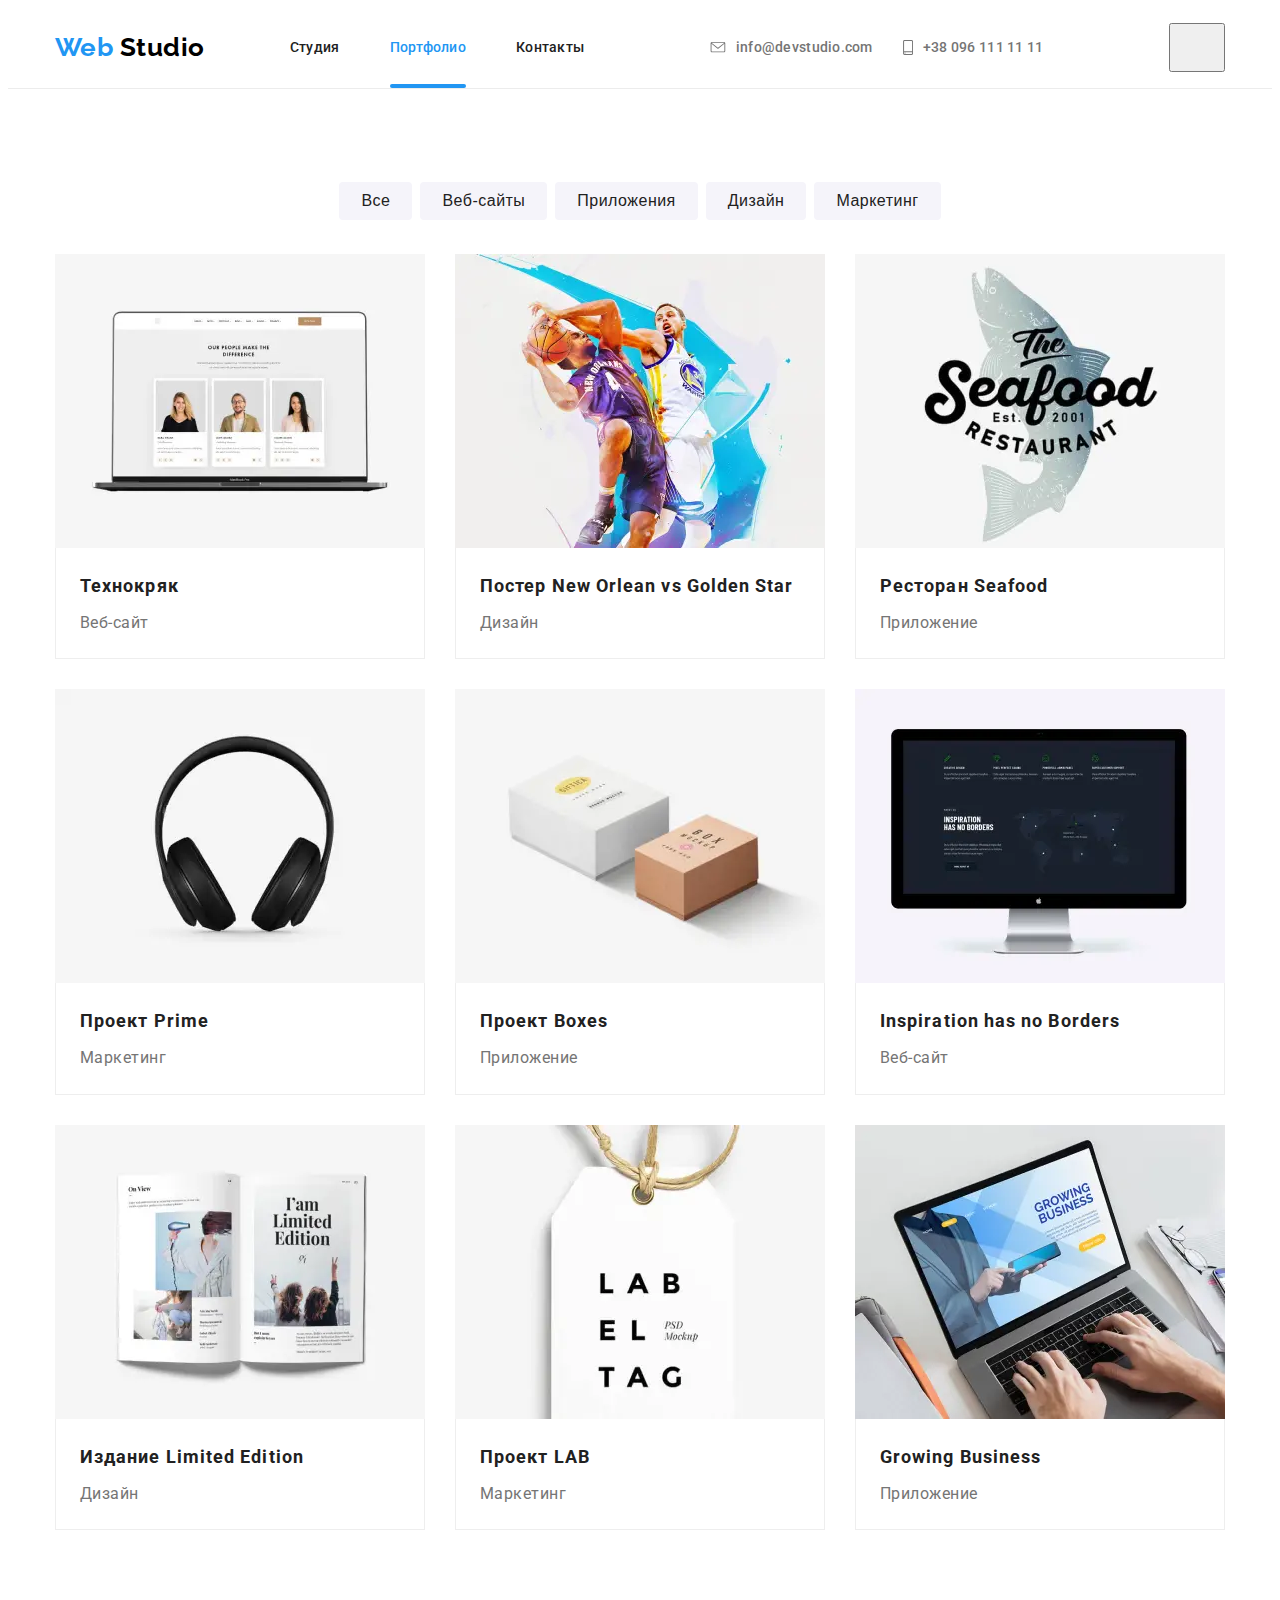
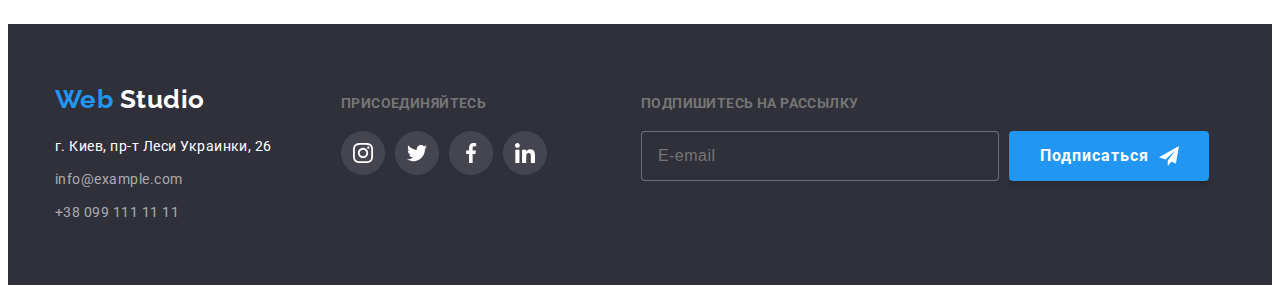
==== portfolio.html @ 5caa822a "webp 2x portfolio" ====
<!DOCTYPE html>
<html lang="ru">
  <head>
    <meta charset="UTF-8" />
    <meta name="viewport" content="width=device-width, initial-scale=1.0" />
    <title lang="en">Portfolio</title>
    <link
      href="https://fonts.googleapis.com/css2?family=Raleway:wght@700&family=Roboto:wght@400;500;700;900&display=swap"
      rel="stylesheet"
    />
    <link
      rel="stylesheet"
      href="./сss/normalize.css"
    />
    <link rel="stylesheet" href="./сss/style.css" />
  </head>
  <body>
    <!-- Шапка -->
    <header class="head">
      <div class="container section">
        <nav class="main-nav">
          <a href="./index.html" class="logo-head"
            ><span class="logo-decoration">Web</span> Studio</a
          >
          <ul class="menunav list">
            <li class="item">
              <a href="./index.html" class="menunav-links link">Студия</a>
            </li>
            <li class="item">
              <a href="./portfolio.html" class="menunav-links current link"
                >Портфолио</a
              >
            </li>
            <li class="item">
              <a href="" class="menunav-links link">Контакты</a>
            </li>
          </ul>
        </nav>
        <div class="header-util">
          <address class="contacts list">
            <ul class="contacts-list list">
              <li class="contacts-list-item">
                <a
                  class="contacts-links evenlope"
                  href="mailto:info@devstudio.com"
                  lang="en"
                  ><svg class="icon-envelope" width="16" height="11">
                    <use href="./icons/sprite.svg#icon-envelope"></use>
                  </svg>
                  info@devstudio.com</a
                >
              </li>
              <li class="contacts-list-item">
                <a class="contacts-links smartphone" href="tel:=380961111111"
                  ><svg class="icon-smartphone" width="10" height="15">
                    <use href="./icons/sprite.svg#icon-smartphone"></use>
                  </svg>
                  +38 096 111 11 11</a
                >
              </li>
            </ul>
          </address>
        </div>
        <button class="menu-button" type="button" aria-expanded="false" aria-controls="menu-container" data-menu-button >
          <svg width="40px" height="40px" aria-label="Переключатель мобильного меню">
            <use class="icon-menu" href="./img/sprite.svg#icon-menu_mobile">
          </use>
            <use class="icon-cross" href="./img/sprite.svg#icon-close-black">
          </use>
          </svg>
          </button>
          </div>
      </div>
    </header>

    <main>
      <!--Портфолио-->
      <!-- Набор кнопок фильтра -->
      <section class="portfolio-section container">
        <h1 hidden>Портфолио</h1>
        <ul class="filter-list list">
          <li class="filter-list-item">
            <button type="button" class="button-filter-secondary">Все</button>
          </li>
          <li class="filter-list-item">
            <button type="button" class="button-filter-secondary">
              Веб-сайты
            </button>
          </li>
          <li class="filter-list-item">
            <button type="button" class="button-filter-secondary">
              Приложения
            </button>
          </li>
          <li class="filter-list-item">
            <button type="button" class="button-filter-secondary">
              Дизайн
            </button>
          </li>
          <li class="filter-list-item">
            <button type="button" class="button-filter-secondary">
              Маркетинг
            </button>
          </li>
        </ul>
      <!-- Карточки портфолио -->
      <ul class="portfolio list">
        <li class="portfolio-item">
          <a class="portfolio-item-link" href="">
              <div class="portfolio-item-img-description">
              <picture>
                  <source srcset="./img-portfoglio/computer-mobile.webp 1x, ./img-portfoglio/computer-mobile@2x.webp 2x " type="image/webp"  media="(max-width:767px)"/>
                  <source srcset="./img-portfoglio/computer.webp 1x, ./img-portfoglio/computer@2x.webp 2x" type="image/webp" media="(min-width:1200px)" />
                  <source srcset="./img-portfoglio/computer-tablet.webp 1x, ./img-portfoglio/computer-tablet@2x.webp 2x" type="image/webp" media="(min-width:768px)" />
                  <img class="portfolio-item-img" srcset="
                    ./img-portfoglio/computer-mobile.jpg 1x,
                    ./img-portfoglio/computer-mobile@2x.jpg 2x,
                    ./img-portfoglio/computer-tablet.jpg 1x,
                    ./img-portfoglio/computer-tablet@2.jpg 2x,
                    ./img-portfoglio/computer.jpg 1x,
                    ./img-portfoglio/computer-1@.jpg 2x
                  "
                  src="./img-portfoglio/computer-mobile.jpg"
                  alt="Изображение ноутбука"/>
              </picture>
                <!--<img
                  class="portfolio-item-img"
                  src="./img-portfoglio/computer.jpg"
                  alt="Изображение ноутбука"
                  width="370"
                  height="294"
                />-->
              <p class="portfolio-description">
                Технокряк это современная площадка распространения
                коронавируса. Компании используют эту платформу для цифрового
                шпионажа и атак на защищённые сервера конкурентов.
              </p>
            </div>
            <div class="border-box">
              <h2 class="portfolio-title">Технокряк</h2>
              <p class="portfolio-text">Веб-сайт</p>
            </div>
          </a>
        </li>
        <li class="portfolio-item">
          <a class="portfolio-item-link" href=""
            ><div class="portfolio-item-img-description">
                <picture>
                    <source srcset="./img-portfoglio/basketball-mobile.webp 1x, ./img-portfoglio/basketball-mobile@2x.webp 2x " type="image/webp"  media="(max-width:767px)"/>
                    <source srcset="./img-portfoglio/basketball.webp 1x, ./img-portfoglio/basketball@2x.webp 2x" type="image/webp" media="(min-width:1200px)" />
                    <source srcset="./img-portfoglio/basketball-tablet.webp 1x, ./img-portfoglio/basketball-tablet@2x.webp 2x" type="image/webp" media="(min-width:768px)" />
                    <img class="portfolio-item-img" srcset="
                      ./img-portfoglio/basketball-mobile.jpg 1x,
                      ./img-portfoglio/basketball-mobile@2x.jpg 2x,
                      ./img-portfoglio/basketball-tablet.jpg 1x,
                      ./img-portfoglio/basketball-tablet@2.jpg 2x,
                      ./img-portfoglio/basketball.jpg 1x,
                      ./img-portfoglio/basketball-1.jpg 2x
                    "
                    src="./img-portfoglio/basketball-mobile.jpg"
                    alt="баскетболисты"/>
                </picture>
              <p class="portfolio-description">
                Технокряк это современная площадка распространения
                коронавируса. Компании используют эту платформу для цифрового
                шпионажа и атак на защищённые сервера конкурентов.
              </p>
            </div>

            <div class="border-box">
              <h2 class="portfolio-title">
                Постер <span lang="en">New Orlean vs Golden Star</span>
              </h2>
              <p class="portfolio-text">Дизайн</p>
            </div>
          </a>
        </li>
        <li class="portfolio-item">
          <a class="portfolio-item-link" href="">
            <div class="portfolio-item-img-description">
                <picture>
                    <source srcset="./img-portfoglio/fish-mobile.webp 1x, ./img-portfoglio/fish-mobile@2x.webp 2x " type="image/webp"  media="(max-width:767px)"/>
                    <source srcset="./img-portfoglio/fish.webp 1x, ./img-portfoglio/fish@2x.webp 2x" type="image/webp" media="(min-width:1200px)" />
                    <source srcset="./img-portfoglio/fish-tablet.webp 1x, ./img-portfoglio/fish-tablet@2x.webp 2x" type="image/webp" media="(min-width:768px)" />
                    <img class="portfolio-item-img" srcset="
                      ./img-portfoglio/fish-mobile.jpg 1x,
                      ./img-portfoglio/fish-mobile@2x.jpg 2x,
                      ./img-portfoglio/fish-tablet.jpg 1x,
                      ./img-portfoglio/fish-tablet@2.jpg 2x,
                      ./img-portfoglio/fish.jpg 1x,
                      ./img-portfoglio/fish-1.jpg 2x
                    "
                    src="./img-portfoglio/fish-mobile.jpg"
                    alt="рыбный Ресторан"/>
                </picture>
              <p class="portfolio-description">
                Технокряк это современная площадка распространения
                коронавируса. Компании используют эту платформу для цифрового
                шпионажа и атак на защищённые сервера конкурентов.
              </p>
            </div>

            <div class="border-box">
              <h2 class="portfolio-title">
                Ресторан <span lang="en">Seafood</span>
              </h2>
              <p class="portfolio-text">Приложение</p>
            </div>
          </a>
        </li>
        <li class="portfolio-item">
          <a class="portfolio-item-link" href=""
            ><div class="portfolio-item-img-description">
                <picture>
                    <source srcset="./img-portfoglio/headphones-mobile.webp 1x, ./img-portfoglio/headphones-mobile@2x.webp 2x " type="image/webp"  media="(max-width:767px)"/>
                    <source srcset="./img-portfoglio/headphones.webp 1x, ./img-portfoglio/headphones@2x.webp 2x" type="image/webp" media="(min-width:1200px)" />
                    <source srcset="./img-portfoglio/headphones-tablet.webp 1x, ./img-portfoglio/headphones-tablet@2x.webp 2x" type="image/webp" media="(min-width:768px)" />
                    <img class="portfolio-item-img" srcset="
                      ./img-portfoglio/headphones-mobile.jpg 1x,
                      ./img-portfoglio/headphones-mobile@2x.jpg 2x,
                      ./img-portfoglio/headphones-tablet.jpg 1x,
                      ./img-portfoglio/headphones-tablet@2.jpg 2x,
                      ./img-portfoglio/headphones.jpg 1x,
                      ./img-portfoglio/headphones-1.jpg 2x
                    "
                    src="./img-portfoglio/headphones-mobile.jpg"
                    alt="Изображение наушников"/>
                </picture>
              <p class="portfolio-description">
                Технокряк это современная площадка распространения
                коронавируса. Компании используют эту платформу для цифрового
                шпионажа и атак на защищённые сервера конкурентов.
              </p>
            </div>
            <div class="border-box">
              <h2 class="portfolio-title">
                Проект <span lang="en">Prime</span>
              </h2>
              <p class="portfolio-text">Маркетинг</p>
            </div>
          </a>
        </li>
        <li class="portfolio-item">
          <a class="portfolio-item-link" href=""
            ><div class="portfolio-item-img-description">
                <picture>
                    <source srcset="./img-portfoglio/boxs-mobile.webp 1x, ./img-portfoglio/boxs-mobile@2x.webp 2x " type="image/webp"  media="(max-width:767px)"/>
                    <source srcset="./img-portfoglio/boxs.webp 1x, ./img-portfoglio/boxs@2x.webp 2x" type="image/webp" media="(min-width:1200px)" />
                    <source srcset="./img-portfoglio/boxs-tablet.webp 1x, ./img-portfoglio/boxs-tablet@2x.webp 2x" type="image/webp" media="(min-width:768px)" />
                    <img class="portfolio-item-img" srcset="
                      ./img-portfoglio/boxs-mobile.jpg 1x,
                      ./img-portfoglio/boxs-mobile@2x.jpg 2x,
                      ./img-portfoglio/boxs-tablet.jpg 1x,
                      ./img-portfoglio/boxs-tablet@2.jpg 2x,
                      ./img-portfoglio/boxs.jpg 1x,
                      ./img-portfoglio/boxs-1.jpg 2x
                    "
                    src="./img-portfoglio/boxs-mobile.jpg"
                    alt="Проект Boxes"/>
                </picture>
              <p class="portfolio-description">
                Технокряк это современная площадка распространения
                коронавируса. Компании используют эту платформу для цифрового
                шпионажа и атак на защищённые сервера конкурентов.
              </p>
            </div>

            <div class="border-box">
              <h2 class="portfolio-title">
                Проект <span lang="en">Boxes</span>
              </h2>
              <p class="portfolio-text">Приложение</p>
            </div>
          </a>
        </li>
        <li class="portfolio-item">
          <a class="portfolio-item-link" href=""
            ><div class="portfolio-item-img-description">
                <picture>
                    <source srcset="./img-portfoglio/display1-mobile.webp 1x, ./img-portfoglio/display1-mobile@2x.webp 2x " type="image/webp"  media="(max-width:767px)"/>
                    <source srcset="./img-portfoglio/display1.webp 1x, ./img-portfoglio/display1@2x.webp 2x" type="image/webp" media="(min-width:1200px)" />
                    <source srcset="./img-portfoglio/display1-tablet.webp 1x, ./img-portfoglio/display1-tablet@2x.webp 2x" type="image/webp" media="(min-width:768px)" />
                    <img class="portfolio-item-img" srcset="
                      ./img-portfoglio/display1-mobile.jpg 1x,
                      ./img-portfoglio/display1-mobile@2x.jpg 2x,
                      ./img-portfoglio/display1-tablet.jpg 1x,
                      ./img-portfoglio/display1-tablet@2x.jpg 2x,
                      ./img-portfoglio/display1.jpg 1x,
                      ./img-portfoglio/display1-1.jpg 2x
                    "
                    src="./img-portfoglio/display1-mobile.jpg"
                    alt="Изображение монитора"/>
                </picture>
              <p class="portfolio-description">
                Технокряк это современная площадка распространения
                коронавируса. Компании используют эту платформу для цифрового
                шпионажа и атак на защищённые сервера конкурентов.
              </p>
            </div>
            <div class="border-box">
              <h2 class="portfolio-title">
                <span lang="en">Inspiration has no Borders</span>
              </h2>
              <p class="portfolio-text">Веб-сайт</p>
            </div>
          </a>
        </li>
        <li class="portfolio-item">
          <a class="portfolio-item-link" href="">
              <div class="portfolio-item-img-description">
                <picture>
                    <source srcset="./img-portfoglio/magazine-mobile.webp 1x, ./img-portfoglio/magazine-mobile@2x.webp 2x " type="image/webp"  media="(max-width:767px)"/>
                    <source srcset="./img-portfoglio/magazine.webp 1x, ./img-portfoglio/magazine@2x.webp 2x" type="image/webp" media="(min-width:1200px)" />
                    <source srcset="./img-portfoglio/magazine-tablet.webp 1x, ./img-portfoglio/magazine-tablet@2x.webp 2x" type="image/webp" media="(min-width:768px)" />
                    <img class="portfolio-item-img" srcset="
                      ./img-portfoglio/magazine-mobile.jpg    1x,
                      ./img-portfoglio/magazine-mobile@2x.jpg 2x,
                      ./img-portfoglio/magazine-tablet.jpg      1x,
                      ./img-portfoglio/magazine-tablet@2x.jpg    2x,
                      ./img-portfoglio/magazine.jpg     1x,
                      ./img-portfoglio/magazine-1.jpg   2x
                    "
                    src="./img-portfoglio/magazine-mobile.jpg"
                    alt="Издание журнала"/>
                </picture>
                <p class="portfolio-description">
                Технокряк это современная площадка распространения
                коронавируса. Компании используют эту платформу для цифрового
                шпионажа и атак на защищённые сервера конкурентов.
              </p>
            </div>

            <div class="border-box">
              <h2 class="portfolio-title">
                Издание <span lang="en">Limited Edition</span>
              </h2>
              <p class="portfolio-text">Дизайн</p>
            </div>
          </a>
        </li>
        <li class="portfolio-item">
          <a class="portfolio-item-link" href=""
            ><div class="portfolio-item-img-description">
                <picture>
                    <source srcset="./img-portfoglio/lab-mobile.webp 1x, ./img-portfoglio/lab-mobile@2x.webp 2x " type="image/webp"  media="(max-width:767px)"/>
                    <source srcset="./img-portfoglio/lab.webp 1x, ./img-portfoglio/lab@2x.webp 2x" type="image/webp" media="(min-width:1200px)" />
                    <source srcset="./img-portfoglio/lab-tablet.webp 1x, ./img-portfoglio/lab-tablet@2x.webp 2x" type="image/webp" media="(min-width:768px)" />
                    <img class="portfolio-item-img" srcset="
                      ./img-portfoglio/lab-mobile.jpg 1x,
                      ./img-portfoglio/lab-mobile@2x.jpg 2x,
                      ./img-portfoglio/lab-tablet.jpg 1x,
                      ./img-portfoglio/lab-tablet@2x.jpg 2x,
                      ./img-portfoglio/lab.jpg 1x,
                      ./img-portfoglio/lab-1.jpg 2x
                    "
                    src="./img-portfoglio/magazine-mobile.jpg"
                    alt="Издание журнала"/>
                </picture>
              <p class="portfolio-description">
                Технокряк это современная площадка распространения
                коронавируса. Компании используют эту платформу для цифрового
                шпионажа и атак на защищённые сервера конкурентов.
              </p>
            </div>

            <div class="border-box">
              <h2 class="portfolio-title">
                Проект <span lang="en">LAB</span>
              </h2>
              <p class="portfolio-text">Маркетинг</p>
            </div>
          </a>
        </li>
        <li class="portfolio-item">
          <a class="portfolio-item-link" href=""
            ><div class="portfolio-item-img-description">
                <picture>
                    <source srcset="./img-portfoglio/computer2-mobile.webp 1x, ./img-portfoglio/computer2-mobile@2x.webp 2x " type="image/webp"  media="(max-width:767px)"/>
                    <source srcset="./img-portfoglio/computer2.webp 1x, ./img-portfoglio/computer2@2x.webp 2x" type="image/webp" media="(min-width:1200px)" />
                    <source srcset="./img-portfoglio/computer2-tablet.webp 1x, ./img-portfoglio/computer2-tablet@2x.webp 2x" type="image/webp" media="(min-width:768px)" />
                    <img class="portfolio-item-img" srcset="
                      ./img-portfoglio/computer2-mobile.jpg    1x,
                      ./img-portfoglio/computer2-mobile@2x.jpg 2x,
                      ./img-portfoglio/computer2-tablet.jpg      1x,
                      ./img-portfoglio/computer2-tablet@2x.jpg    2x,
                      ./img-portfoglio/computer2.jpg     1x,
                      ./img-portfoglio/computer2-1.jpg   2x
                    "
                    src="./img-portfoglio/computer2-mobile.jpg"
                    alt="Издание журнала"/>
                </picture>
              <p class="portfolio-description">
                Технокряк это современная площадка распространения
                коронавируса. Компании используют эту платформу для цифрового
                шпионажа и атак на защищённые сервера конкурентов.
              </p>
            </div>

            <div class="border-box">
              <h2 class="portfolio-title">
                <span lang="en">Growing Business</span>
              </h2>
              <p class="portfolio-text">Приложение</p>
            </div>
          </a>
        </li>
      </ul>
    </section>
    </main>
    <!--Footer-->
    <footer class="footer">
      <div class="footer-nav container section">
        <div class="footer-contacts-block">
          <a href="./index.html" class="logo-footer"
            ><span class="logo-decoration">Web</span> Studio</a
          >
          <address class="contacts-footer">
            <ul class="contacts-footer-list list">
              <li class="contacts-footer-list-item">
                <a href="https://goo.gl/maps/6xq8Gzf84UrhbULt7" class="map-link"
                  >г. Киев, пр-т Леси Украинки, 26</a
                >
              </li>
              <li class="contacts-footer-list-item">
                <a href="mailto:info@example.com" class="mail-footer"
                  >info@example.com</a
                >
              </li>
              <li class="contacts-footer-list-item">
                <a href="tel:+380991111111" class="phone-footer"
                  >+38 099 111 11 11</a
                >
              </li>
            </ul>
          </address>
        </div>
        <div class="join_us">
          <b class="join_us-title">ПРИСОЕДИНЯЙТЕСЬ</b>
          <ul class="footer-socials list">
            <li class="footer-socials-item">
              <a
                class="footer-socials-item-link"
                href=""
                aria-label="Иконка инстаграма"
                ><svg class="icon_footer">
                  <use href="./icons/sprite.svg#icon-instagram"></use>
                </svg>
              </a>
            </li>
            <li class="footer-socials-item">
              <a
                class="footer-socials-item-link"
                href=""
                aria-label="Иконка твиттера"
                ><svg class="icon_footer">
                  <use href="./icons/sprite.svg#icon-twitter"></use>
                </svg>
              </a>
            </li>
            <li class="footer-socials-item">
              <a
                class="footer-socials-item-link"
                href=""
                aria-label="Иконка фейсбука"
                ><svg class="icon_footer">
                  <use href="./icons/sprite.svg#icon-facebook"></use>
                </svg>
              </a>
            </li>
            <li class="footer-socials-item">
              <a
                class="footer-socials-item-link"
                href=""
                aria-label="Иконка линкедина"
                ><svg class="icon_footer">
                  <use href="./icons/sprite.svg#icon-linkedin"></use>
                </svg>
              </a>
            </li>
          </ul>
        </div>
        <div class="subscribe">
          <b class="subscribe-title">Подпишитесь на рассылку</b>
          <div class="form-field">
            <form action>
              <input class="form-field-input" type="email" name="email" placeholder="E-email">
              <label for=""></label>
            </form>
            <button type="submit" class="button-footer">Подписаться
            <svg class="icon-icon_send">
              <use href="./icons/sprite.svg#icon-icon_send"></use>
            </svg>
          </button>
        </div>
      </div>
    </footer>
  </body>
</html>
---- сss/style.css ----
html {
  box-sizing: border-box;
}

*,
*::before,
*::after {
  box-sizing: inherit;
}

:root {
  --main-font: 'Roboto', sans-serif;
  --second-font: 'Raleway', sans-serif;
  --primary-text-color: #757575;
  --primary-title-color: #212121;
  --accent-color: #2196f3;
  --primary-white-color: #ffffff;
  --footer-background-color: #2f303a;
  --secondary-white-color: #f5f4fa;
  --main-black-color: #000000;
  --footer-links-color: rgba(255, 255, 255, 0.6);
  --secondaty-accent-color: #188ce8;
  --text-background-color: rgba(47, 48, 58, 0.8);
  --socials-main-color: #afb1b8;
  --primary-background-color: #e5e5e5;
  --portfolio-card-border-color: #eeeeee;
  --hero-gradient-color: rgba(47, 48, 58, 0.8);
  --header-border-color: #ececec;

  --max-width: 1200px;
}

body {
  background-color: var(--primary-white-color);
  color: var(--primary-text-color);
  font-family: var(--main-font);
  letter-spacing: 0.03em;
}

h1,
h2,
h3,
h4,
h5,
h6,
p {
  padding: 0;
  margin: 0;
}
/* обнуление стилей */

img {
  display: block;
  max-width: 100%;
  height: auto;
}

.list {
  list-style: none;
  margin: 0px;
  padding: 0px;
}
.link {
  text-decoration: none;
  display: block;
}

/* Контейнер */
.container {
  width: 1200px;
  margin-left: auto;
  margin-right: auto;
  padding-left: 15px;
  padding-right: 15px;
}
/* cекция */
.section {
  padding-top: 94px;
  padding-bottom: 94px;

  margin-left: auto;
  margin-right: auto;
}

/* оформление шапки */

.logo-head,
.logo-decoration {
  font-family: var(--second-font);
  font-weight: bold;
  font-size: 26px;
  line-height: 1.2;
  color: var(--main-black-color);
}

.head .container {
  display: flex;
  align-items: center;
  justify-content: space-between;
}

.logo-head {
  margin-right: 85px;
}

.logo-decoration {
  color: var(--accent-color);
}

/* оформление навигации сайта */
.main-no-border {
  border: 0px;
}

header {
  color: var(--main-font-color);
  border-bottom: 1px solid var(--header-border-color);
}

header .section {
  padding-top: 0px;
  padding-bottom: 0px;
}

.main-nav,
.menunav {
  display: flex;
  align-items: center;
  /* justify-content: space-around; */
}

.menunav .item:not(:last-child) {
  margin-right: 50px;
}

.header-util {
  display: flex;
}

.contacts-list {
  display: flex;
}

.contacts-list-item:not(:last-child) {
  margin-right: 30px;
}

.menunav-links,
.contacts-links {
  position: relative;

  padding-top: 32px;
  padding-bottom: 32px;

  font-style: normal;
  color: var(--primary-title-color);
  font-weight: 500;
  font-size: 14px;
  line-height: 1.14;
  letter-spacing: 0.02em;

  transition: color 250ms cubic-bezier(0.4, 0, 0.2, 1);
}

.contacts-links {
  display: flex;
  align-items: center;
}

.icon-smartphone {
  margin-right: 10px;
  fill: var(--primary-text-color);

  transition: fill 250ms cubic-bezier(0.4, 0, 0.2, 1);
}

.icon-envelope {
  margin-right: 10px;
  fill: var(--primary-text-color);

  transition: fill 250ms cubic-bezier(0.4, 0, 0.2, 1);
}

/* Оформление интерактивных элементов */
.menunav .menunav-links:hover,
.menunav .menunav-links:focus,
.menunav .menunav-links.current,
.contacts .contacts-links:focus,
.contacts .contacts-links:hover,
.contacts-links:hover .icon-smartphone,
.contacts-links:focus .icon-smartphone,
.contacts-links:hover .icon-envelope,
.contacts-links:focus .icon-envelope {
  color: var(--accent-color);
  fill: var(--accent-color);
}

.team-socials-item-link:hover,
.team-socials-item-link:focus,
.footer-socials-item-link:hover,
.footer-socials-item-link:focus {
  background-color: var(--accent-color);
}

/* линия под активной страницей */

.current::after {
  position: absolute;
  bottom: 0;

  content: '';
  display: block;
  width: 100%;

  height: 4px;
  border-radius: 2px;
  background-color: var(--accent-color);
}

/* оформление списка контактов */
.contacts-links {
  color: var(--primary-text-color);
}

/* Оформление основной страницы */
/* Секция Герой */

/* Картинка Герой */
.hero {
  padding-top: 200px;
  padding-bottom: 200px;
  max-width: 1600px;
  height: 600px;
  margin-left: auto;
  margin-right: auto;
  text-align: center;
  /* outline: 1px solid black; */

  background-image: linear-gradient(
      to right,
      var(--hero-gradient-color),
      var(--hero-gradient-color)
    ),
    url('../img/Header/Hero.jpg');
  background-size: cover;
  background-repeat: no-repeat;
  background-position: center;

  /*text-align: center; */
}

.hero .button {
  /*display: block;*/
  padding: 10px;
  padding-right: 32px;
  padding-left: 32px;
  padding-bottom: 10px;
  border-radius: 4px;
  
  font-weight: 700;
  font-size: 16px;
  line-height: 1.88;
  text-align: center;
  letter-spacing: 0.06em;
  background-color: var(--accent-color);
  color: var(--primary-white-color);
  box-shadow: 0px 4px 4px rgba(0, 0, 0, 0.15);
  cursor: pointer;
  transition: background-color 250ms cubic-bezier(0.4, 0, 0.2, 1);
}
.hero .button:hover,
.hero .button:focus {
  background-color: var(--secondaty-accent-color);
}

.hero-title {
  /* padding-top: 200px; */
  width: 696px;
  margin-left: auto;
  margin-right: auto;
  margin-bottom: 30px;

  font-weight: 900;
  font-size: 44px;
  line-height: 1.4;
  text-align: center;
  letter-spacing: 0.06em;
  text-transform: uppercase;
  color: #ffffff;
}
/* Модалка */

.backdrop.is-hidden {
  opacity: 0;
  visibility: hidden;
  pointer-events: none;
  transform: translateY(100%);
}

.backdrop {
  position: fixed;
  top: 0;
  left: 0;
  z-index: 10000;

  visibility: visible;
  width: 100%;
  height: 100%;
  background: rgba(0, 0, 0, 0.2);
  transform: translateY(0);

  transition: opacity 250ms cubic-bezier(0.4, 0, 0.2, 1),
    visibility 250ms cubic-bezier(0.4, 0, 0.2, 1),
    transform 550ms cubic-bezier(0.4, 0, 0.2, 1);
}

.modal {
  position: absolute;
  top: 50%;
  left: 50%;
  transform: translate(-50%, -50%);

  padding-top: 40px;
  padding-bottom: 40px;
  padding-left: 40px;
  padding-right: 40px;
  width: 528px;

  box-shadow: 0px 1px 3px rgba(0, 0, 0, 0.12), 0px 1px 1px rgba(0, 0, 0, 0.14),
    0px 2px 1px rgba(0, 0, 0, 0.2);
  border-radius: 4px;
  background-color: var(--primary-white-color);
}

.modal_invite {
  margin-bottom: 30px;

  display: block;
  font-style: normal;
  font-weight: bold;
  font-size: 20px;
  line-height: 1.15;
  text-align: center;
  letter-spacing: 0.03em;

  color: var(--primary-title-color);
}

.connection {
  display: flex;
  flex-wrap: wrap;
}

.connection_input {
  width: 448px;
  height: 40px;
  padding-left: 42px;

  border: 1px solid rgba(33, 33, 33, 0.2);
  border-radius: 4px;

}

.connection_field {
  position: relative;
  margin-bottom: 28px;
}

.connection_label {
  position: absolute;
  top: 50%;
  left: 42px;
  transform: translateY(-50%);

  transition: transform 250ms cubic-bezier(0.4, 0, 0.2, 1);
}

.connection_icon {
  width: 18px;
  height: 18px;
  position: absolute;
  top: 50%;
  left: 16px;
  transform: translateY(-50%);
  margin-right: 8px;
}

.connection_textarea {
  position: relative;
  margin-bottom: 20px;
}

.connection_label-textarea {
  position: absolute;
  top: 12px;
  left: 16px;

  transition: transform 250ms cubic-bezier(0.4, 0, 0.2, 1);
}

.connection_textarea-input {
  width: 448px;
  height: 120px;
  margin-bottom: 28px;
  padding-left: 16px;
  padding-right: 16px;
  padding-top: 12px;
  padding-bottom: 12px;

  border: 1px solid rgba(33, 33, 33, 0.2);
  border-radius: 4px;
}

.connection_link {
  font-size: 14px;
  line-height: 1.71;

  margin-left: 4px;

  letter-spacing: 0.03em;
  text-decoration-line: underline;

  color: var(--accent-color);
}


/* Чекбокс */

.checkbox_input {
  position: absolute;
  width: 1px;
  height: 1px;
  margin: -1px;
  border: 0;
  padding: 0;
  overflow: hidden;
  clip: rect(0 0 0 0);
}

.checkbox {
  display: flex;
  align-items: center;

  margin-bottom: 30px;
  padding-left: 20px;

  font-size: 14px;
  line-height: 1.71;

  letter-spacing: 0.03em;
}

.checkbox_custom {
  position: absolute;
  width: 16px;
  height: 15px;
  margin-left: -20px;
  border: 2px solid var(--main-black-color);
  border-radius: 2px;
  cursor: pointer;

  transition: background-color 250ms cubic-bezier(0.4, 0, 0.2, 1);
}

.modal_button-close {
  position: absolute;
  top: 8px;
  right: 8px;

  display: flex;
  align-items: center;
  padding: 0;

  width: 30px;
  height: 30px;
  border-radius: 50%;
  background-color: var(--primary-white-color);
  border: 1px solid rgba(0, 0, 0, 0.1);
  cursor: pointer;
}

.modal_icon {
  width: 18px;
  height: 18px;
  margin: auto;

  transition: fill 250ms cubic-bezier(0.4, 0, 0.2, 1);
}


.modal_button-close:hover .modal_icon,
.modal_button-close:focus .modal_icon {
  fill: var(--accent-color);
}

.connection_input:focus-within,
.connection_textarea-input:focus-within {
  border-color: var(--accent-color);
}

.connection_field:focus-within > .connection_label,
.connection_input:not(:placeholder-shown) + .connection_label,
.connection_textarea:focus-within > .connection_label-textarea,
.connection_textarea-input:not(:placeholder-shown)
  + .connection_label-textarea {
  color: var(--accent-color);

  transform: translate(-24px, -42px);

  font-size: 12px;
  line-height: 1.16;
  letter-spacing: 0.01em;
}

.connection_textarea:focus-within > .connection_label-textarea,
.connection_textarea-input:not(:placeholder-shown)
  + .connection_label-textarea {
  color: var(--accent-color);
  transform: translate(-1px, -33px);

  font-size: 12px;
  line-height: 1.16;
  letter-spacing: 0.01em;
}

.connection__field:focus-within .connection__icon {
  fill: var(--accent-color);
}

.checkbox_input:checked + .checkbox_custom {
  background-color: var(--accent-color);
  background-image: url(../img/check.svg);
  background-size: contain;
  background-repeat: no-repeat;
  border: 2px solid var(--accent-color);
  background-position: center;
}



/* Секция преимуществ */

.advantages-list {
  display: flex;
  align-items: stretch;
  flex-wrap: wrap;
}

.advantages-item {
  width: 270px;
}

.advantages-util {
  display: flex;
  height: 120px;
  background-color: var(--secondary-white-color);
  justify-content: center;
  align-items: center;
  border-radius: 4px;

  margin-bottom: 30px;
}

.icon-advantages {
  width: 70px;
  height: 70px;
}

.advantages-item:not(:last-child) {
  margin-right: 30px;
}

.advantages-title {
  margin-bottom: 10px;

  font-weight: bold;
  font-size: 14px;
  line-height: 1.14;
  text-transform: uppercase;
  color: var(--primary-title-color);
}

.advantages-text {
  font-size: 14px;
  line-height: 1.7;
  color: var(--primary-text-color);
}
/* Секция "Чем мы занимаемся */

.job.section {
  padding-top: 0px;
}

.job-list {
  display: flex;
}

.job-list-item:not(:last-child) {
  margin-right: 30px;
}

.job-list-item {
  position: relative;

  width: 370px;
}

.job-title {
  margin-bottom: 50px;

  font-weight: bold;
  font-size: 36px;
  line-height: 1.17;
  text-align: center;
  color: var(--primary-title-color);
}

.job-description {
  position: absolute;
  bottom: 0;

  width: 100%;
  height: 70px;

  display: inline-flex;
  justify-content: center;
  align-items: center;

  font-weight: bold;
  font-size: 14px;
  line-height: 1.14;
  text-align: center;
  text-transform: uppercase;
  color: var(--primary-white-color);
  background-color: var(--text-background-color);
}

/* Секция наша Команда */

.team.section {
  background-color: var(--secondary-white-color);
}

.container .team {
  display: flex;
}

.team-list {
  display: flex;
}

.team-list-item {
  padding-bottom: 24px;

  border-radius: 0px 0px 4px 4px;
  box-shadow: 0px 2px 1px rgba(0, 0, 0, 0.2), 0px 1px 1px rgba(0, 0, 0, 0.14),
    0px 1px 3px rgba(0, 0, 0, 0.12);
  background-color: var(--primary-white-color);
}

.team-list-item > img {
  margin-bottom: 30px;
}

.team-list-item:not(:last-child) {
  margin-right: 30px;
}

/* Заголовок */
.team-main-title {
  margin-bottom: 50px;

  font-weight: bold;
  font-size: 36px;
  line-height: 1.17;
  text-align: center;
  color: var(--primary-title-color);
}

/* Имена команды */
.team-title {
  margin-bottom: 10px;

  font-weight: 500;
  font-size: 16px;
  line-height: 1.19;
  text-align: center;
  color: var(--primary-title-color);
}
/* Должности */
.team-text {
  margin-bottom: 16px;

  font-size: 16px;
  line-height: 1.19;
  text-align: center;
  color: var(--primary-text-color);
}
/* Социальные сети */

.team-socials-item:not(:last-child) {
  margin-right: 10px;
}

.team-socials {
  display: flex;
  justify-content: center;
}

.team-socials-item-link {
  display: flex;
  justify-content: center;
  align-items: center;
  width: 44px;
  height: 44px;
  border-radius: 50%;
  background-color: var(--primary-white-color);

  transition: background-color 250ms cubic-bezier(0.4, 0, 0.2, 1);
}

.icon-socials-team {
  width: 20px;
  height: 20px;
  fill: var(--socials-main-color);

  transition: fill 250ms cubic-bezier(0.4, 0, 0.2, 1);
}

.team-socials-item-link:hover .icon-socials-team {
  fill: var(--primary-white-color);
}

.team-socials a {
  color: var(--socials-main-color);
}

/* Секция постоянные клиенты */

.container .clients {
  display: flex;
}

.clients-list {
  display: flex;
  justify-content: space-between;
}

.clients-list-item {
  display: flex;
  justify-content: center;
  align-items: center;

  width: 170px;
  height: 90px;
  box-sizing: border-box;
}

.clients-list-item-link:hover {
  border: 1px solid var(--accent-color);
  border-radius: 4px;
}

.clients-list-item:hover .client_logo,
.clients-list-item:focus .client_logo {
  fill: var(--accent-color);
}

.clients-list-item:not(:last-child) {
  margin-right: 30px;
}

.clients-list-item-link {
  display: flex;
  justify-content: center;
  align-items: center;
  width: 170px;
  height: 90px;

  border: 1px solid var(--socials-main-color);
  border-radius: 4px;

  transition: border-color 250ms cubic-bezier(0.4, 0, 0.2, 1);
}

.client_logo {
  fill: var(--socials-main-color);

  transition: fill 250ms cubic-bezier(0.4, 0, 0.2, 1);
}

.clients-title {
  margin-bottom: 50px;

  font-weight: bold;
  font-size: 36px;
  line-height: 1.17;
  text-align: center;
  color: var(--primary-title-color);
}

/* Подвал */

.footer {
  background: var(--footer-background-color);
}

footer div {
  vertical-align: top;
}

footer div.section {
  padding-top: 60px;
  padding-bottom: 60px;
}

.footer-nav {
  display: flex;
  align-items: baseline;
  padding-right: 15px;
  padding-left: 15px;
}

.footer-contacts-block {
  /* width: 231px; */
  margin-right: 69px;
}

.contacts-footer-list-item:not(:last-child) {
  margin-bottom: 9px;
}

.mail-footer,
.phone-footer,
.map-link {
  display: block;

  font-style: normal;
  font-size: 14px;
  line-height: 1.7;
  color: rgba(255, 255, 255, 0.6);
}

.phone-footer {
  color: var(--footer-links-color);
}

.logo-footer {
  margin-bottom: 20px;

  font-family: var(--second-font);
  font-weight: bold;
  font-size: 26px;
  line-height: 1.2;
  color: #ffffff;
  text-decoration: none;
  display: block;
}
.map-link {
  color: #ffffff;
}

.join_us {
  margin-right: 94px;
}

.join_us-title,
.subscribe-title {
  display: block;
  margin-bottom: 20px;

  font-family: var(--main-font);
  font-weight: bold;
  font-size: 14px;
  line-height: 16px;
  letter-spacing: 0.03em;
  text-transform: uppercase;
}

.footer-socials {
  display: flex;
  justify-content: space-between;
}
.footer-socials-item:not(:last-child) {
  margin-right: 10px;
}

/* иконки соц-сетей */
.footer-socials-item-link {
  display: flex;
  justify-content: center;
  align-items: center;
  width: 44px;
  height: 44px;
  border-radius: 50%;
  background-color: rgba(255, 255, 255, 0.1);

  transition: background-color 250ms cubic-bezier(0.4, 0, 0.2, 1);
}

.icon_footer {
  width: 20px;
  height: 20px;
  fill: var(--primary-white-color);
}

/*подпись*/

.form-field {
  display: flex;
}

.form-field-input {
  margin-right: 10px;
  width: 358px;
  height: 50px;
  padding-top: 15px;
  padding-right: 16px;
  padding-bottom: 15px;
  padding-left: 16px;

  border: 1px solid rgba(255, 255, 255, 0.3);
  border-radius: 4px;
  background-color: var(--footer-background-color);

  font-size: 16px;
  line-height: 1.25;
  align-items: center;
  letter-spacing: 0.03em;

  color: rgba(255, 255, 255, 0.6);
}

.icon-icon_send {
  display: inline-flex;
  margin-left: 10px;
  width: 20px;
  height: 20px;
  fill: var(--primary-white-color);
}

/* Оформление портфолио */

.portfolio-item-img {
  display: block;
}

.portfolio-item-link {
  display: block;
}

.portfolio-section {
  padding-top: 93px;
  padding-bottom: 94px;
  /* padding-right: 15px;
  padding-left: 15px; */
}

.portfolio {
  display: flex;
  flex-wrap: wrap;
}

.portfolio-item {
  /* width: 370px; */
  width: calc((100% - 60px) / 3);
  margin-right: 30px;
  margin-bottom: 30px;
}

.border-box {
  padding-top: 20px;
  padding-bottom: 20px;
  padding-left: 24px;
  padding-right: 24px;

  border-left: 1px solid var(--portfolio-card-border-color);
  border-right: 1px solid var(--portfolio-card-border-color);
  border-bottom: 1px solid var(--portfolio-card-border-color);
}

.portfolio-item:hover,
.portfolio-item:focus {
  box-shadow: 1px 4px 6px rgba(0, 0, 0, 0.16), 0px 4px 4px rgba(0, 0, 0, 0.06),
    0px 1px 1px rgba(0, 0, 0, 0.12);
}

.portfolio-item:nth-last-child(-n + 3) {
  margin-bottom: 0px;
}

.portfolio-item:nth-child(3n) {
  margin-right: 0px;
}

.portfolio-title {
  margin-bottom: 4px;
  /* padding-left: 24px;
  padding-right: 24px; */

  font-weight: bold;
  font-size: 18px;
  line-height: 2;
  letter-spacing: 0.06em;
  color: var(--primary-title-color);
}

.portfolio-text {
  /* padding-left: 24px;
  padding-right: 24px;
  padding-bottom: 20px; */

  font-size: 16px;
  line-height: 1.9;
  color: var(--primary-text-color);
}

.filter-list {
  display: flex;
  margin-bottom: 34px;
  justify-content: center;
}

.filter-list-item:not(:last-child) {
  margin-right: 8px;
}

.portfolio-item-img-description {
  position: relative;
  overflow: hidden;
}

.portfolio-description {
  position: absolute;
  top: 0;
  left: 0;
  transform: translateY(100%);

  width: 100%;
  height: 100%;

  padding-top: 63px;
  padding-bottom: 63px;
  padding-right: 24px;
  padding-left: 24px;

  background-color: rgba(33, 150, 243, 0.9);
  color: var(--primary-white-color);
  font-size: 18px;
  line-height: 1.56;
  letter-spacing: 0.03em;
  opacity: 0;

  transition: transform 250ms cubic-bezier(0.4, 0, 0.2, 1),
    opacity 250ms cubic-bezier(0.4, 0, 0.2, 1);
}

.portfolio-item-link:hover .portfolio-description,
.portfolio-item-link:focus .portfolio-description {
  opacity: 1;
  transform: translateY(0%);
}

a {
  text-decoration: none;
}

/* footer b {
  font-weight: bold;
  font-size: 14px;
  line-height: 1.14;
  letter-spacing: 0.03em;
  text-transform: uppercase;
  color: #ffffff;
} */

/* Кнопки */
.button,
.button-footer {
  color: var(--primary-white-color);
  background-color: var(--secondaty-accent-color);
  font-family: inherit;
  font-weight: bold;
  font-size: 16px;
  line-height: 1.87;
  display: inline-flex;
  align-items: center;
  text-align: center;
  letter-spacing: 0.06em;
}
.button-footer {
  display: inline-flex;
  padding-top: 10px;
  padding-bottom: 10px;
  padding-left: 29px;
  padding-right: 28px;

  justify-content: center;

  width: 200px;
  height: 50px;
  background-color: var(--accent-color);
  border: 0px;
  border-radius: 4px;
  box-shadow: 0px 4px 4px rgba(0, 0, 0, 0.15);
  cursor: pointer;
}

/* Кнопки фильтров */
.button-filter,
.button-filter-secondary {
  border-radius: 4px;
  padding-top: 6px;
  padding-left: 22px;
  padding-bottom: 6px;
  padding-right: 22px;
  border: none;

  font-weight: 500;
  font-size: 16px;
  line-height: 1.62;
  text-align: center;
  letter-spacing: 0.03em;
  color: var(--primary-white-color);
  background-color: var(--secondaty-accent-color);
  cursor: pointer;

  transition: background-color 250ms cubic-bezier(0.4, 0, 0.2, 1);
  /* Пока оставить цвета для вторичных кнопок */
}
.button-filter-secondary {
  color: var(--primary-title-color);
  background-color: var(--secondary-white-color);
}
.button-filter:hover,
.button-filter:focus,
.button-filter-secondary:hover,
.button-filter-secondary:focus {
  color: var(--primary-white-color);
  background-color: var(--secondaty-accent-color);
  box-shadow: 0px 2px 2px rgba(0, 0, 0, 0.12), 0px 1px 2px rgba(0, 0, 0, 0.08),
    0px 3px 1px rgba(0, 0, 0, 0.1);
}
.subject {
  display: none;
}
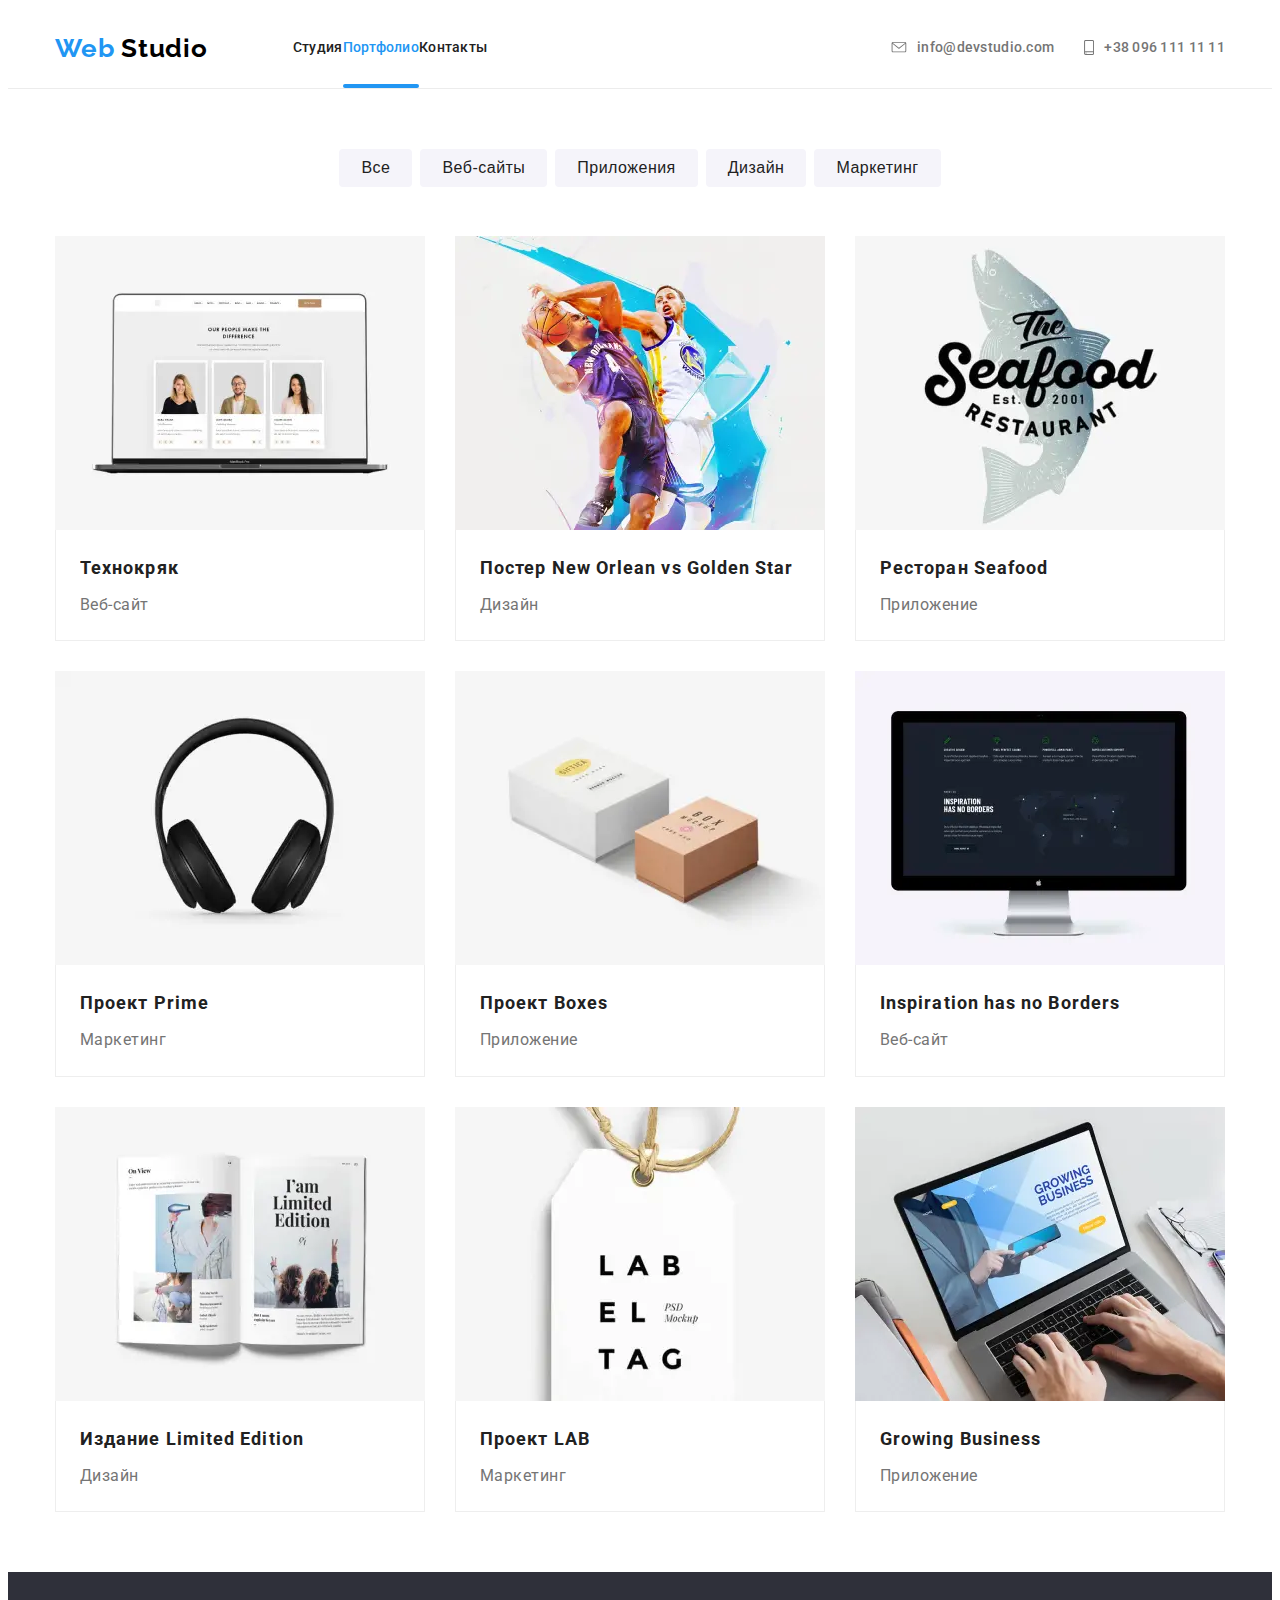
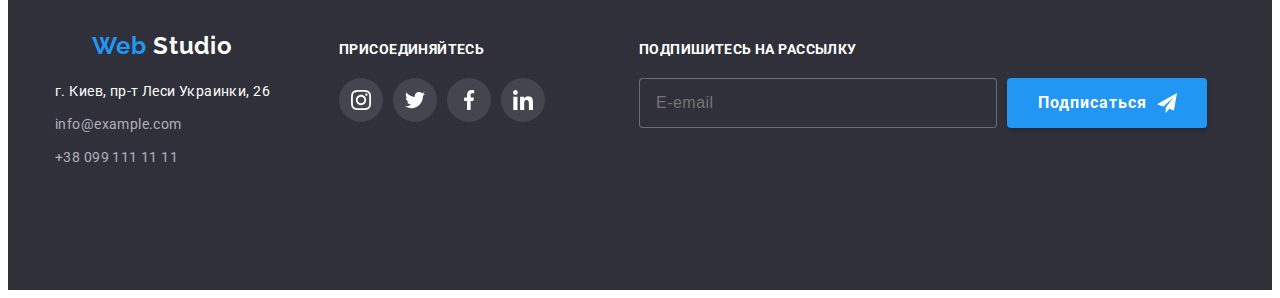
==== commit 890c851b: "автопрефикс" ====
--- a/portfolio.html
+++ b/portfolio.html
@@ -12,7 +12,7 @@
       rel="stylesheet"
       href="./сss/normalize.css"
     />
-    <link rel="stylesheet" href="./сss/style.css" />
+    <link rel="stylesheet" href="./сss/main.min.css" />
   </head>
   <body>
     <!-- Шапка -->
--- a/сss/main.min.css
+++ b/сss/main.min.css
@@ -0,0 +1 @@
+html{-webkit-box-sizing:border-box;box-sizing:border-box}*,*::before,*::after{-webkit-box-sizing:inherit;box-sizing:inherit}body{background-color:#fff;color:#757575;font-family:"Roboto",sans-serif;letter-spacing:0.03em}a:active,a:focus{outline:none}input,textarea,button{outline:none}input:active,textarea:active{outline:none}:focus{outline:none}h1,h2,h3,h4,h5,h6,p{padding:0;margin:0}img{display:block;max-width:100%;height:auto}.list{list-style:none;margin:0px;padding:0px}.link{text-decoration:none;display:block}textarea{resize:none}label{display:block}.subject{display:none}a{text-decoration:none}.container{padding-left:15px;padding-right:15px}@media screen and (min-width: 480px){.container{width:480px;margin:0 auto}}@media screen and (min-width: 768px){.container{width:768px}}@media screen and (min-width: 1200px){.container{width:1200px}}.section{padding-top:94px;padding-bottom:94px;margin:0 auto}.button,.button-footer{color:#fff;background-color:#188ce8;font-family:inherit;font-weight:bold;font-size:16px;line-height:1.87;display:-webkit-inline-box;display:-ms-inline-flexbox;display:inline-flex;-webkit-box-align:center;-ms-flex-align:center;align-items:center;text-align:center;letter-spacing:0.06em}.button-footer{display:-webkit-inline-box;display:-ms-inline-flexbox;display:inline-flex;padding-top:10px;padding-bottom:10px;padding-left:29px;padding-right:28px;-webkit-box-pack:center;-ms-flex-pack:center;justify-content:center;width:200px;height:50px;background-color:#2196f3;border:0px;border-radius:4px;-webkit-box-shadow:0px 4px 4px rgba(0,0,0,0.15);box-shadow:0px 4px 4px rgba(0,0,0,0.15);cursor:pointer}.button-filter,.button-filter-secondary{border-radius:4px;padding-top:6px;padding-left:22px;padding-bottom:6px;padding-right:22px;border:none;font-weight:500;font-size:16px;line-height:1.62;text-align:center;letter-spacing:0.03em;color:#fff;background-color:#188ce8;cursor:pointer;-webkit-transition:background-color 250ms cubic-bezier(0.4, 0, 0.2, 1);-o-transition:background-color 250ms cubic-bezier(0.4, 0, 0.2, 1);transition:background-color 250ms cubic-bezier(0.4, 0, 0.2, 1)}.button-filter-secondary{color:#212121;background-color:#f5f4fa}.button-filter:hover,.button-filter:focus,.button-filter-secondary:hover,.button-filter-secondary:focus{color:#fff;background-color:#188ce8;-webkit-box-shadow:0px 2px 2px rgba(0,0,0,0.12),0px 1px 2px rgba(0,0,0,0.08),0px 3px 1px rgba(0,0,0,0.1);box-shadow:0px 2px 2px rgba(0,0,0,0.12),0px 1px 2px rgba(0,0,0,0.08),0px 3px 1px rgba(0,0,0,0.1)}.is-hidden{opacity:0;visibility:hidden;pointer-events:none;-webkit-transform:translateY(100%);-ms-transform:translateY(100%);transform:translateY(100%)}.backdrop{position:fixed;top:0;left:0;z-index:9999;visibility:visible;width:100%;height:100%;background:rgba(0,0,0,0.2);-webkit-transform:translateY(0);-ms-transform:translateY(0);transform:translateY(0);-webkit-transition:opacity 250ms cubic-bezier(0.4, 0, 0.2, 1),visibility 250ms cubic-bezier(0.4, 0, 0.2, 1),-webkit-transform 550ms cubic-bezier(0.4, 0, 0.2, 1);transition:opacity 250ms cubic-bezier(0.4, 0, 0.2, 1),visibility 250ms cubic-bezier(0.4, 0, 0.2, 1),-webkit-transform 550ms cubic-bezier(0.4, 0, 0.2, 1);-o-transition:opacity 250ms cubic-bezier(0.4, 0, 0.2, 1),visibility 250ms cubic-bezier(0.4, 0, 0.2, 1),transform 550ms cubic-bezier(0.4, 0, 0.2, 1);transition:opacity 250ms cubic-bezier(0.4, 0, 0.2, 1),visibility 250ms cubic-bezier(0.4, 0, 0.2, 1),transform 550ms cubic-bezier(0.4, 0, 0.2, 1);transition:opacity 250ms cubic-bezier(0.4, 0, 0.2, 1),visibility 250ms cubic-bezier(0.4, 0, 0.2, 1),transform 550ms cubic-bezier(0.4, 0, 0.2, 1),-webkit-transform 550ms cubic-bezier(0.4, 0, 0.2, 1)}.modal{position:absolute;top:50%;left:50%;-webkit-transform:translate(-50%, -50%);-ms-transform:translate(-50%, -50%);transform:translate(-50%, -50%);width:calc(100% - 30px);padding-top:40px;padding-bottom:40px;padding-left:40px;padding-right:40px;-webkit-box-shadow:0px 1px 3px rgba(0,0,0,0.12),0px 1px 1px rgba(0,0,0,0.14),0px 2px 1px rgba(0,0,0,0.2);box-shadow:0px 1px 3px rgba(0,0,0,0.12),0px 1px 1px rgba(0,0,0,0.14),0px 2px 1px rgba(0,0,0,0.2);border-radius:4px;background-color:#fff}.modal_invite{margin-bottom:30px;font-size:20px;line-height:1.5;display:block;font-style:normal;font-weight:bold;text-align:center;letter-spacing:0.03em;color:#212121}.connection_input{height:40px;padding-left:42px;width:100%;border:1px solid rgba(33,33,33,0.2);border-radius:4px}.connection_input:focus-within{border-color:#2196f3}.connection_field{position:relative;margin-bottom:28px}.connection_label{position:absolute;top:50%;left:42px;-webkit-transform:translateY(-50%);-ms-transform:translateY(-50%);transform:translateY(-50%);-webkit-transition:-webkit-transform 250ms cubic-bezier(0.4, 0, 0.2, 1);transition:-webkit-transform 250ms cubic-bezier(0.4, 0, 0.2, 1);-o-transition:transform 250ms cubic-bezier(0.4, 0, 0.2, 1);transition:transform 250ms cubic-bezier(0.4, 0, 0.2, 1);transition:transform 250ms cubic-bezier(0.4, 0, 0.2, 1), -webkit-transform 250ms cubic-bezier(0.4, 0, 0.2, 1)}.connection_field:focus-within>.connection_label,.connection_input:not(:placeholder-shown)+.connection_label{color:#2196f3;-webkit-transform:translate(-24px, -42px);-ms-transform:translate(-24px, -42px);transform:translate(-24px, -42px);font-size:12px;line-height:1.16;letter-spacing:0.01em}.connection_icon{width:18px;height:18px;position:absolute;top:50%;left:16px;-webkit-transform:translateY(-50%);-ms-transform:translateY(-50%);transform:translateY(-50%);margin-right:8px}.connection_field:focus-within .connection_icon{fill:#2196f3}.connection_textarea{position:relative;margin-bottom:28px}.connection_label-textarea{position:absolute;top:12px;left:16px;-webkit-transition:-webkit-transform 250ms cubic-bezier(0.4, 0, 0.2, 1);transition:-webkit-transform 250ms cubic-bezier(0.4, 0, 0.2, 1);-o-transition:transform 250ms cubic-bezier(0.4, 0, 0.2, 1);transition:transform 250ms cubic-bezier(0.4, 0, 0.2, 1);transition:transform 250ms cubic-bezier(0.4, 0, 0.2, 1), -webkit-transform 250ms cubic-bezier(0.4, 0, 0.2, 1)}.connection_textarea:focus-within>.connection_label-textarea,.connection_textarea-input:not(:placeholder-shown)+.connection_label-textarea{color:#2196f3;-webkit-transform:translate(-1px, -33px);-ms-transform:translate(-1px, -33px);transform:translate(-1px, -33px);font-size:12px;line-height:1.16;letter-spacing:0.01em}.connection_textarea-input{height:120px;width:100%;padding-left:16px;padding-right:16px;padding-top:12px;padding-bottom:12px;border:1px solid rgba(33,33,33,0.2);border-radius:4px}.connection_textarea-input:focus-within{border-color:#2196f3}.connection_link{font-size:12px;line-height:1.17;margin-left:4px;letter-spacing:0.03em;-webkit-text-decoration-line:underline;text-decoration-line:underline;color:#2196f3}.checkbox_input{position:absolute;width:1px;height:1px;margin:-1px;border:0;padding:0;overflow:hidden;clip:rect(0 0 0 0)}.checkbox{display:-webkit-box;display:-ms-flexbox;display:flex;-webkit-box-align:center;-ms-flex-align:center;align-items:center;margin-bottom:30px;padding-left:8px;font-size:12px;line-height:1.17;letter-spacing:0.03em}.checkbox_custom{position:absolute;width:16px;height:15px;margin-left:-20px;border:2px solid #000;border-radius:2px;cursor:pointer;-webkit-transition:background-color 250ms cubic-bezier(0.4, 0, 0.2, 1);-o-transition:background-color 250ms cubic-bezier(0.4, 0, 0.2, 1);transition:background-color 250ms cubic-bezier(0.4, 0, 0.2, 1)}.checkbox_input:checked+.checkbox_custom{background-color:#2196f3;background-image:url(../img/check.svg);background-size:contain;background-repeat:no-repeat;border:2px solid #2196f3;background-position:center}.modal_button-close{position:absolute;top:8px;right:8px;display:-webkit-box;display:-ms-flexbox;display:flex;-webkit-box-align:center;-ms-flex-align:center;align-items:center;padding:0;width:30px;height:30px;border-radius:50%;background-color:#fff;border:1px solid rgba(0,0,0,0.1);cursor:pointer}.modal_icon{width:18px;height:18px;margin:auto;-webkit-transition:fill 250ms cubic-bezier(0.4, 0, 0.2, 1);-o-transition:fill 250ms cubic-bezier(0.4, 0, 0.2, 1);transition:fill 250ms cubic-bezier(0.4, 0, 0.2, 1)}.modal_button-close:hover .modal_icon,.modal_button-close:focus .modal_icon{fill:#2196f3}@media screen and (max-width: 479px){.modal{padding-top:35px;padding-bottom:15px;padding-left:25px;padding-right:25px}.modal_invite{margin-bottom:15px;font-size:15px}.checkbox{font-size:10px;line-height:1.17}.connection_link{font-size:10px;line-height:1.17}.connection_field{margin-bottom:15px}.connection_textarea{margin-bottom:15px}.connection_field:focus-within>.connection_label,.connection_input:not(:placeholder-shown)+.connection_label{color:#2196f3;-webkit-transform:translate(-24px, -34px);-ms-transform:translate(-24px, -34px);transform:translate(-24px, -34px)}.connection_textarea:focus-within>.connection_label-textarea,.connection_textarea-input:not(:placeholder-shown)+.connection_label-textarea{-webkit-transform:translate(-1px, -26px);-ms-transform:translate(-1px, -26px);transform:translate(-1px, -26px)}}@media screen and (min-width: 480px){.modal{width:450px}.connection_input{width:370px}.connection_textarea-input{width:370px}}@media screen and (min-width: 1200px){.modal_invite{margin-bottom:30px;font-size:20px;line-height:1.15}.modal{width:528px}.connection_input{width:448px}.connection_textarea-input{width:448px}.checkbox{font-size:14px;line-height:1.71;display:-webkit-box;display:-ms-flexbox;display:flex;-webkit-box-align:center;-ms-flex-align:center;align-items:center;margin-bottom:30px;padding-left:20px;font-size:14px;line-height:1.71;letter-spacing:0.03em}.connection_link{font-size:14px;line-height:1.71}}.team-socials-item-link,.footer-socials-item-link{display:-webkit-box;display:-ms-flexbox;display:flex;-webkit-box-pack:center;-ms-flex-pack:center;justify-content:center;-webkit-box-align:center;-ms-flex-align:center;align-items:center;width:44px;height:44px;border-radius:50%;background-color:#fff;-webkit-transition:background-color 250ms cubic-bezier(0.4, 0, 0.2, 1);-o-transition:background-color 250ms cubic-bezier(0.4, 0, 0.2, 1);transition:background-color 250ms cubic-bezier(0.4, 0, 0.2, 1)}.team-socials-item-link:hover,.footer-socials-item-link:hover,.team-socials-item-link:focus,.footer-socials-item-link:focus{background-color:#2196f3}.footer-socials-item-link{background-color:rgba(255,255,255,0.1);-webkit-transition:background-color 250ms cubic-bezier(0.4, 0, 0.2, 1);-o-transition:background-color 250ms cubic-bezier(0.4, 0, 0.2, 1);transition:background-color 250ms cubic-bezier(0.4, 0, 0.2, 1)}.icon-socials-team,.icon_footer{width:20px;height:20px;fill:#afb1b8;-webkit-transition:fill 250ms cubic-bezier(0.4, 0, 0.2, 1);-o-transition:fill 250ms cubic-bezier(0.4, 0, 0.2, 1);transition:fill 250ms cubic-bezier(0.4, 0, 0.2, 1)}.team-socials-item-link:hover .icon-socials-team,.footer-socials-item-link:hover .icon-socials-team,.team-socials-item-link:hover .icon_footer,.footer-socials-item-link:hover .icon_footer{fill:#fff}.icon_footer{fill:#fff}.logo-head{display:block;font-family:"Raleway",sans-serif;font-weight:bold;font-size:26px;line-height:1.2;letter-spacing:0.03em;color:#000}.logo-head .logo-decoration{color:#2196f3}header{color:var(--main-font-color);border-bottom:1px solid #ececec}header .section{padding-top:0px;padding-bottom:0px}.head .container{display:-webkit-box;display:-ms-flexbox;display:flex;-webkit-box-pack:justify;-ms-flex-pack:justify;justify-content:space-between;-webkit-box-align:center;-ms-flex-align:center;align-items:center}.head.main-no-border{border:0px}.menu-container{display:-webkit-box;display:-ms-flexbox;display:flex}.menu-container.is-open{display:block}.main-nav,.menunav{display:-webkit-box;display:-ms-flexbox;display:flex;-webkit-box-align:center;-ms-flex-align:center;align-items:center}.contacts-list{display:-webkit-box;display:-ms-flexbox;display:flex}.menunav-links,.contacts-links{position:relative;font-style:normal;color:#212121;font-weight:500;font-size:18px;line-height:1.17;letter-spacing:0.02em;-webkit-transition:color 250ms cubic-bezier(0.4, 0, 0.2, 1);-o-transition:color 250ms cubic-bezier(0.4, 0, 0.2, 1);transition:color 250ms cubic-bezier(0.4, 0, 0.2, 1)}.menunav-links:hover,.contacts-links:hover,.menunav-links:focus,.contacts-links:focus{color:#2196f3}.contacts-links{display:-webkit-box;display:-ms-flexbox;display:flex;-webkit-box-align:center;-ms-flex-align:center;align-items:center;color:#757575}.icon-smartphone,.icon-envelope{margin-right:10px;fill:#757575;-webkit-transition:fill 250ms cubic-bezier(0.4, 0, 0.2, 1);-o-transition:fill 250ms cubic-bezier(0.4, 0, 0.2, 1);transition:fill 250ms cubic-bezier(0.4, 0, 0.2, 1)}.contacts-links:focus .icon-smartphone,.contacts-links:focus .icon-envelope,.contacts-links:hover .icon-smartphone,.contacts-links:hover .icon-envelope{fill:#2196f3}.current{color:#2196f3;fill:#2196f3}.current::after{position:absolute;bottom:0;content:'';display:block;width:100%;height:4px;border-radius:2px;background-color:#2196f3}@media screen and (max-width: 767px){header{position:relative;max-width:767px;margin:0 auto}header .section{padding-top:10px;padding-bottom:10px}.logo-head{font-size:24px;line-height:1.17}.logo-head .logo-decoration{color:#2196f3}.main-nav,.menunav{display:block}.menunav{margin-bottom:60px}.menunav-links,.contacts-links{display:-webkit-inline-box;display:-ms-inline-flexbox;display:inline-flex;font-size:18px;line-height:1.17}.menunav-item:not(:last-child){margin-bottom:40px}.contacts-list{display:block}.contacts-list-item:not(:last-child){margin-bottom:16px}.contacts-links{font-size:18px;line-height:1.17}.menu-container{position:absolute;top:100%;left:0;width:100%;height:453px;text-align:center;opacity:0;-webkit-transform:scale(0);-ms-transform:scale(0);transform:scale(0);-webkit-transition:-webkit-transform 250ms cubic-bezier(0.4, 0, 0.2, 1);transition:-webkit-transform 250ms cubic-bezier(0.4, 0, 0.2, 1);-o-transition:transform 250ms cubic-bezier(0.4, 0, 0.2, 1);transition:transform 250ms cubic-bezier(0.4, 0, 0.2, 1);transition:transform 250ms cubic-bezier(0.4, 0, 0.2, 1), -webkit-transform 250ms cubic-bezier(0.4, 0, 0.2, 1);background-color:#fff;-webkit-box-shadow:0px 4px 8px rgba(0,0,0,0.04),0px 2px 4px rgba(0,0,0,0.08),0px 1px 3px rgba(0,0,0,0.16);box-shadow:0px 4px 8px rgba(0,0,0,0.04),0px 2px 4px rgba(0,0,0,0.08),0px 1px 3px rgba(0,0,0,0.16);padding-top:60px;padding-bottom:60px}.is-open{opacity:1;-webkit-transform:scale(1);-ms-transform:scale(1);transform:scale(1);z-index:99}.menu-button{display:-webkit-inline-box;display:-ms-inline-flexbox;display:inline-flex;margin:0;padding:0;border:none;background-color:transparent;cursor:pointer}.menu-button .icon-cross{display:none}.menu-button.is-open .icon-cross{display:block}.menu-button.is-open .icon-menu{display:none}.menu-button:hover .icon-cross,.menu-button:focus .icon-cross,.menu-button:hover .icon-menu,.menu-button:focus .icon-menu{fill:#2196f3}.current{color:#2196f3;fill:#2196f3}.current::after{bottom:-8px}}@media screen and (min-width: 768px){header{margin:0 auto}.logo-head{font-size:24px;line-height:1.17}.logo-head .logo-decoration{color:#2196f3}.menu-button{display:none}.main-nav{margin-right:84px}.menu-container{-webkit-box-align:center;-ms-flex-align:center;align-items:center}.menunav-links,.contacts-links{padding-top:32px;padding-bottom:32px;font-size:14px;line-height:1.14;letter-spacing:0.02em}.menunav-item:not(:last-child){margin-right:50px}.contacts-list{display:-webkit-box;display:-ms-flexbox;display:flex;-webkit-box-orient:vertical;-webkit-box-direction:normal;-ms-flex-direction:column;flex-direction:column}.contacts-list-item:not(:last-child){margin-bottom:10px}.contacts-links{font-size:12px;line-height:1.17;letter-spacing:0.02em;padding-top:0px;padding-bottom:0px}}@media screen and (min-width: 1200px){header .section{padding-top:0px;padding-bottom:0px}.logo-head{margin-right:85px;font-size:26px;line-height:1.19}.main-nav{margin-right:305px}.menunav-links,.contacts-links{font-size:14px;line-height:1.14;letter-spacing:0.02em;padding-top:32px;padding-bottom:32px}.contacts-links{font-size:14px;line-height:1.14;letter-spacing:0.02em;padding-top:32px;padding-bottom:32px}.contacts-list{display:-webkit-box;display:-ms-flexbox;display:flex;-webkit-box-orient:horizontal;-webkit-box-direction:normal;-ms-flex-direction:row;flex-direction:row}.contacts-list-item:not(:last-child){margin-right:30px;margin-bottom:0px}.current{color:#2196f3;fill:#2196f3}.current::after{bottom:0}}.hero{padding-top:118px;padding-bottom:118px;max-width:480px;margin:0 auto;background-image:-webkit-gradient(linear, left top, left bottom, from(rgba(47,48,58,0.8)), to(rgba(47,48,58,0.8))),url("../img/Header/Hero-mobile.jpg");background-image:-o-linear-gradient(rgba(47,48,58,0.8), rgba(47,48,58,0.8)),url("../img/Header/Hero-mobile.jpg");background-image:linear-gradient(rgba(47,48,58,0.8), rgba(47,48,58,0.8)),url("../img/Header/Hero-mobile.jpg");background-size:cover;background-repeat:no-repeat;background-position:center}@media screen and (min-device-pixel-ratio: 2), screen and (-webkit-min-device-pixel-ratio: 2), screen and (-o-min-device-pixel-ratio: 2/1), screen and (min-resolution: 192dpi), screen and (min-resolution: 2dppx){.hero{background-image:-webkit-gradient(linear, left top, left bottom, from(rgba(47,48,58,0.8)), to(rgba(47,48,58,0.8))),url("../img/Header/Hero-mobile@2x.jpg");background-image:-o-linear-gradient(rgba(47,48,58,0.8), rgba(47,48,58,0.8)),url("../img/Header/Hero-mobile@2x.jpg");background-image:linear-gradient(rgba(47,48,58,0.8), rgba(47,48,58,0.8)),url("../img/Header/Hero-mobile@2x.jpg")}}.hero-title{margin:0 auto;margin-bottom:30px;font-weight:900;font-size:26px;line-height:1.62;text-align:center;letter-spacing:0.06em;text-transform:uppercase;color:#ffffff}.hero .button{display:block;padding-top:10px;padding-right:32px;padding-bottom:10px;padding-left:32px;margin-right:auto;margin-left:auto;border-width:0px;border-radius:4px;font-weight:700;font-size:16px;line-height:1.88;text-align:center;letter-spacing:0.06em;background-color:#2196f3;color:#fff;-webkit-box-shadow:0px 4px 4px rgba(0,0,0,0.15);box-shadow:0px 4px 4px rgba(0,0,0,0.15);cursor:pointer;-webkit-transition:background-color 250ms cubic-bezier(0.4, 0, 0.2, 1);-o-transition:background-color 250ms cubic-bezier(0.4, 0, 0.2, 1);transition:background-color 250ms cubic-bezier(0.4, 0, 0.2, 1)}.hero .button:hover,.hero .button:focus{background-color:#188ce8}@media screen and (min-width: 768px){.hero{max-width:1199px;margin:0 auto;background-image:-webkit-gradient(linear, left top, left bottom, from(rgba(47,48,58,0.8)), to(rgba(47,48,58,0.8))),url("../img/Header/Hero-tablet.jpg");background-image:-o-linear-gradient(rgba(47,48,58,0.8), rgba(47,48,58,0.8)),url("../img/Header/Hero-tablet.jpg");background-image:linear-gradient(rgba(47,48,58,0.8), rgba(47,48,58,0.8)),url("../img/Hero-tablet.jpg")}}@media screen and (min-width: 768px) and (min-device-pixel-ratio: 2), screen and (min-width: 768px) and (-webkit-min-device-pixel-ratio: 2), screen and (min-width: 768px) and (-o-min-device-pixel-ratio: 2/1), screen and (min-width: 768px) and (min-resolution: 192dpi), screen and (min-width: 768px) and (min-resolution: 2dppx){.hero{background-image:-webkit-gradient(linear, left top, left bottom, from(rgba(47,48,58,0.8)), to(rgba(47,48,58,0.8))),url("../img/Header/Hero-tablet@2x.jpg");background-image:-o-linear-gradient(rgba(47,48,58,0.8), rgba(47,48,58,0.8)),url("../img/Header/Hero-tablet@2x.jpg");background-image:linear-gradient(rgba(47,48,58,0.8), rgba(47,48,58,0.8)),url("../img/Hero-tablet@2x.jpg")}}@media screen and (min-width: 1200px){.hero{padding-top:200px;padding-bottom:200px;max-width:1600px;margin:0 auto;background-image:-webkit-gradient(linear, left top, left bottom, from(rgba(47,48,58,0.8)), to(rgba(47,48,58,0.8))),url("../img/Header/Hero.jpg");background-image:-o-linear-gradient(rgba(47,48,58,0.8), rgba(47,48,58,0.8)),url("../img/Header/Hero.jpg");background-image:linear-gradient(rgba(47,48,58,0.8), rgba(47,48,58,0.8)),url("../img/Header/Hero.jpg");background-size:cover;background-repeat:no-repeat;background-position:center}}@media screen and (min-width: 1200px) and (min-device-pixel-ratio: 2), screen and (min-width: 1200px) and (-webkit-min-device-pixel-ratio: 2), screen and (min-width: 1200px) and (-o-min-device-pixel-ratio: 2/1), screen and (min-width: 1200px) and (min-resolution: 192dpi), screen and (min-width: 1200px) and (min-resolution: 2dppx){.hero{background-image:-webkit-gradient(linear, left top, left bottom, from(rgba(47,48,58,0.8)), to(rgba(47,48,58,0.8))),url("../img/Hero.jpg@2x.jpg");background-image:-o-linear-gradient(rgba(47,48,58,0.8), rgba(47,48,58,0.8)),url("../img/Header/Hero.jpg@2x.jpg");background-image:linear-gradient(rgba(47,48,58,0.8), rgba(47,48,58,0.8)),url("../img/Header/Hero.jpg@2x.jpg")}}@media screen and (min-width: 1200px){.hero-title{margin-left:auto;margin-right:auto;margin-bottom:30px;font-weight:900;font-size:44px;line-height:1.36;text-align:center;letter-spacing:0.06em;text-transform:uppercase;color:#ffffff}}.advantages-util{display:-webkit-box;display:-ms-flexbox;display:flex;-webkit-box-align:center;-ms-flex-align:center;align-items:center;-webkit-box-pack:center;-ms-flex-pack:center;justify-content:center;height:120px;margin-bottom:30px;background-color:#f5f4fa;border-radius:4px}.icon-advantages{width:70px;height:70px}.advantages-title{margin-bottom:10px;font-weight:bold;font-size:14px;line-height:1.14;text-transform:uppercase;color:#212121}.advantages-text{font-size:14px;line-height:1.7;color:#757575}@media screen and (max-width: 767px){.advantages-title{text-align:center}.advantages-item:not(:last-child){margin-bottom:30px}}@media screen and (min-width: 768px) and (max-width: 1199px){.advantages-list{display:-webkit-box;display:-ms-flexbox;display:flex;-ms-flex-wrap:wrap;flex-wrap:wrap}.advantages-item{-ms-flex-preferred-size:calc((100% - 30px) / 2);flex-basis:calc((100% - 30px) / 2);margin-right:30px;margin-bottom:30px}.advantages-item:nth-child(even){margin-right:0px}.advantages-item:nth-last-child(-n+2){margin-bottom:0px}}@media screen and (min-width: 1200px){.advantages-list{display:-webkit-box;display:-ms-flexbox;display:flex;-webkit-box-pack:justify;-ms-flex-pack:justify;justify-content:space-between}.advantages-item:not(:last-child){margin-right:30px}}.job.section{padding-top:0px}@media screen and (max-width: 1199px){.job.section{display:none}}@media screen and (min-width: 1200px){.job.section{padding-top:0px}.job-list{display:-webkit-box;display:-ms-flexbox;display:flex}.job-list-item{position:relative;width:100%}.job-list-item:not(:last-child){margin-right:30px}.job-title{margin-bottom:50px;font-weight:bold;font-size:36px;line-height:1.17;text-align:center;color:#212121}.job-description{position:absolute;bottom:0;width:100%;height:70px;display:-webkit-inline-box;display:-ms-inline-flexbox;display:inline-flex;-webkit-box-pack:center;-ms-flex-pack:center;justify-content:center;-webkit-box-align:center;-ms-flex-align:center;align-items:center;font-weight:bold;font-size:14px;line-height:1.14;text-align:center;text-transform:uppercase;color:#fff;background-color:rgba(47,48,58,0.8)}}.team.section{background-color:#f5f4fa;padding-top:60px;padding-bottom:60px}.team-main-title{margin-bottom:30px;font-style:normal;font-weight:bold;font-size:28px;line-height:1.18;text-align:center;letter-spacing:0.03em;color:#212121}.team-list-item{padding-bottom:24px;background:#fff;text-align:center;-webkit-box-shadow:0px 1px 3px rgba(0,0,0,0.12),0px 1px 1px rgba(0,0,0,0.14),0px 2px 1px rgba(0,0,0,0.2);box-shadow:0px 1px 3px rgba(0,0,0,0.12),0px 1px 1px rgba(0,0,0,0.14),0px 2px 1px rgba(0,0,0,0.2);border-radius:0px 0px 4px 4px}.team-picture{margin-bottom:30px}.team-title{margin-bottom:10px;font-weight:500;font-size:16px;line-height:1.19;letter-spacing:0.03em;color:#212121}.team-text{margin-bottom:16px;font-weight:400;font-size:16px;line-height:1.19;color:#757575}.team-socials{display:-webkit-box;display:-ms-flexbox;display:flex;-webkit-box-pack:center;-ms-flex-pack:center;justify-content:center}@media screen and (max-width: 767px){.team-list-item:not(:last-child){margin-bottom:30px}}@media screen and (min-width: 768px) and (max-width: 1199px){.team-list{display:-webkit-box;display:-ms-flexbox;display:flex;-ms-flex-wrap:wrap;flex-wrap:wrap}.team-list-item{width:calc((100% - 30px) / 2);margin-right:30px;margin-bottom:30px}.team-list-item:nth-child(even){margin-right:0px}.team-list-item:nth-last-child(-n+2){margin-bottom:0px}}@media screen and (min-width: 1200px){.team.section{padding-top:94px;padding-bottom:94px}.team-list{display:-webkit-box;display:-ms-flexbox;display:flex;-webkit-box-pack:justify;-ms-flex-pack:justify;justify-content:space-between;-ms-flex-wrap:nowrap;flex-wrap:nowrap}.team-main-title{font-weight:bold;font-size:36px;line-height:1.17;text-align:center}}.clients-title{margin-bottom:30px;font-weight:bold;font-size:28px;line-height:1.17;text-align:center;letter-spacing:0.03em;color:#212121}.clients-list{display:-webkit-box;display:-ms-flexbox;display:flex;-ms-flex-wrap:wrap;flex-wrap:wrap}.client_logo{fill:#afb1b8;-webkit-transition:fill 250ms cubic-bezier(0.4, 0, 0.2, 1);-o-transition:fill 250ms cubic-bezier(0.4, 0, 0.2, 1);transition:fill 250ms cubic-bezier(0.4, 0, 0.2, 1)}.clients-list-item-link:hover .client_logo,.clients-list-item-link:focus .client_logo{fill:#2196f3}.clients-list-item-link{display:-webkit-box;display:-ms-flexbox;display:flex;-webkit-box-pack:center;-ms-flex-pack:center;justify-content:center;-webkit-box-align:center;-ms-flex-align:center;align-items:center;height:90px;border:1px solid #afb1b8;-webkit-box-sizing:border-box;box-sizing:border-box;border-radius:4px;-webkit-transition:border-color 250ms cubic-bezier(0.4, 0, 0.2, 1);-o-transition:border-color 250ms cubic-bezier(0.4, 0, 0.2, 1);transition:border-color 250ms cubic-bezier(0.4, 0, 0.2, 1)}.clients-list-item-link:hover,.clients-list-item-link:focus{border:1px solid #2196f3;border-radius:4px}@media screen and (max-width: 767px){.section{padding-top:60px;padding-bottom:60px}.clients-list-item{width:calc((100% - 30px) / 2);margin-right:30px;margin-bottom:30px}.clients-list-item:nth-child(even){margin-right:0px}.clients-list-item:nth-last-child(-n+2){margin-bottom:0px}}@media screen and (min-width: 768px) and (max-width: 1199px){.section{padding-top:60px;padding-bottom:60px}.clients-list-item{width:calc((100% - 60px) / 3)}.clients-list-item:not(:nth-child(3n)){margin-right:30px}.clients-list-item:not(:nth-last-child(-n+3)){margin-bottom:30px}}@media screen and (min-width: 1200px){.section{padding-top:94px;padding-bottom:94px}.clients-title{margin-bottom:50px;font-weight:bold;font-size:36px;line-height:1.16;color:#212121}.clients-list-item{width:calc((100% - 150px) / 6)}.clients-list-item:not(:last-child){margin-right:30px}}footer div.section{padding-top:60px;padding-bottom:60px}.footer{background:#2f303a}.logo-footer{margin-bottom:20px;display:block;font-family:"Raleway",sans-serif;font-weight:bold;font-size:24px;line-height:28px;text-align:center;letter-spacing:0.03em;color:#fff}.logo-decoration{color:#2196f3}.map-link,.mail-footer,.phone-footer{font-style:normal;font-weight:400;font-size:14px;line-height:1.71;letter-spacing:0.03em;color:#fff}.mail-footer{color:#afb1b8}.phone-footer{color:#afb1b8}.contacts-footer-list-item:not(:last-child){margin-bottom:8px}.footer-contacts-block{margin-bottom:60px}.join_us{margin-bottom:60px}.join_us-title,.subscribe-title{display:block;margin-bottom:20px;font-weight:700;font-size:14px;line-height:1.14;letter-spacing:0.03em;text-transform:uppercase;color:#fff}.footer-socials{display:-webkit-box;display:-ms-flexbox;display:flex;-webkit-box-pack:center;-ms-flex-pack:center;justify-content:center}.footer-socials-item:not(:last-child){margin-right:10px}.form-field-input{padding-top:15px;padding-right:16px;padding-bottom:15px;padding-left:16px;width:100%;border:1px solid rgba(255,255,255,0.3);border-radius:4px;background-color:#2f303a;font-size:16px;line-height:1.25;-webkit-box-align:center;-ms-flex-align:center;align-items:center;letter-spacing:0.03em;color:rgba(255,255,255,0.6)}.icon-icon_send{margin-left:10px;width:20px;height:20px;fill:#fff}@media screen and (max-width: 767px){footer>.container{text-align:center}.form-field-input{margin-bottom:20px}}@media screen and (min-width: 768px) and (max-width: 1199px){footer>.container{text-align:center;display:-webkit-box;display:-ms-flexbox;display:flex;-ms-flex-wrap:wrap;flex-wrap:wrap;-webkit-box-pack:center;-ms-flex-pack:center;justify-content:center;-webkit-box-align:baseline;-ms-flex-align:baseline;align-items:baseline}.footer-contacts-block{width:50%;margin-bottom:60px}.join_us{width:50%;margin-bottom:60px}.form-field-input{width:450px;margin-bottom:20px}}@media screen and (min-width: 1200px){.footer-nav{display:-webkit-box;display:-ms-flexbox;display:flex;-webkit-box-align:baseline;-ms-flex-align:baseline;align-items:baseline}.footer-contacts-block{margin-right:69px}.contacts-footer-list-item:not(:last-child){margin-bottom:9px}.join_us{margin-right:94px}.form-field{display:-webkit-box;display:-ms-flexbox;display:flex}.form-field-input{margin-right:10px;width:358px;height:50px;padding-top:15px;padding-right:16px;padding-bottom:15px;padding-left:16px;border:1px solid rgba(255,255,255,0.3);border-radius:4px;background-color:#2f303a;font-size:16px;line-height:1.25;-webkit-box-align:center;-ms-flex-align:center;align-items:center;letter-spacing:0.03em;color:rgba(255,255,255,0.6)}}.portfolio-item-img{display:block;width:100%}.portfolio-item-link{display:block}.portfolio-section{padding-top:60px;padding-bottom:60px}.filter-list{display:-webkit-box;display:-ms-flexbox;display:flex;-ms-flex-wrap:wrap;flex-wrap:wrap;margin-bottom:40px}.filter-list-item{margin-bottom:15px}.filter-list-item:nth-last-child(-n+2){margin-bottom:0px}.filter-list-item:not(:last-child){margin-right:8px}.portfolio-item{width:100%;margin-bottom:30px}.portfolio-item:hover,.portfolio-item:focus{-webkit-box-shadow:1px 4px 6px rgba(0,0,0,0.16),0px 4px 4px rgba(0,0,0,0.06),0px 1px 1px rgba(0,0,0,0.12);box-shadow:1px 4px 6px rgba(0,0,0,0.16),0px 4px 4px rgba(0,0,0,0.06),0px 1px 1px rgba(0,0,0,0.12)}.border-box{padding-top:20px;padding-bottom:20px;padding-left:24px;padding-right:24px;border-left:1px solid #eee;border-right:1px solid #eee;border-bottom:1px solid #eee}.portfolio-title{margin-bottom:4px;font-weight:bold;font-size:18px;line-height:2;letter-spacing:0.06em;color:#212121;white-space:nowrap;overflow:hidden;-o-text-overflow:ellipsis;text-overflow:ellipsis}.portfolio-text{font-size:16px;line-height:1.9;color:#757575}.portfolio-item-img-description{position:relative;overflow:hidden}.portfolio-description{position:absolute;top:0;left:0;-webkit-transform:translateY(100%);-ms-transform:translateY(100%);transform:translateY(100%);width:100%;height:100%;padding-top:63px;padding-bottom:63px;padding-right:24px;padding-left:24px;background-color:rgba(33,150,243,0.9);color:#fff;font-size:18px;line-height:1.56;letter-spacing:0.03em;opacity:0;-webkit-transition:opacity 250ms cubic-bezier(0.4, 0, 0.2, 1),-webkit-transform 250ms cubic-bezier(0.4, 0, 0.2, 1);transition:opacity 250ms cubic-bezier(0.4, 0, 0.2, 1),-webkit-transform 250ms cubic-bezier(0.4, 0, 0.2, 1);-o-transition:transform 250ms cubic-bezier(0.4, 0, 0.2, 1),opacity 250ms cubic-bezier(0.4, 0, 0.2, 1);transition:transform 250ms cubic-bezier(0.4, 0, 0.2, 1),opacity 250ms cubic-bezier(0.4, 0, 0.2, 1);transition:transform 250ms cubic-bezier(0.4, 0, 0.2, 1),opacity 250ms cubic-bezier(0.4, 0, 0.2, 1),-webkit-transform 250ms cubic-bezier(0.4, 0, 0.2, 1)}.portfolio-item-link:hover .portfolio-description,.portfolio-item-link:focus .portfolio-description{opacity:1;-webkit-transform:translateY(0%);-ms-transform:translateY(0%);transform:translateY(0%)}@media screen and (max-width: 400px){.filter-list-item:nth-child(-n+4){margin-bottom:15px}.portfolio-description{padding-top:31px;padding-bottom:30px;padding-right:12px;padding-left:11px;font-size:14px}}@media screen and (min-width: 480px){.portfolio-item{width:100%}}@media screen and (min-width: 768px) and (max-width: 1199px){.filter-list{-webkit-box-pack:center;-ms-flex-pack:center;justify-content:center;margin-bottom:14px}.portfolio{display:-webkit-box;display:-ms-flexbox;display:flex;-ms-flex-wrap:wrap;flex-wrap:wrap}.portfolio-item{width:calc((100% - 30px) / 2);margin-right:30px}.portfolio-item:nth-child(2n){margin-right:0px}.portfolio-item:last-child{margin-bottom:0px}}@media screen and (min-width: 1200px){.filter-list{margin-bottom:34px;-webkit-box-pack:center;-ms-flex-pack:center;justify-content:center}.portfolio{display:-webkit-box;display:-ms-flexbox;display:flex;-ms-flex-wrap:wrap;flex-wrap:wrap}.portfolio-item{width:calc((100% - 60px) / 3);margin-right:30px;margin-bottom:30px}.portfolio-item:nth-last-child(-n+3){margin-bottom:0px}.portfolio-item:nth-child(3n){margin-right:0px}}